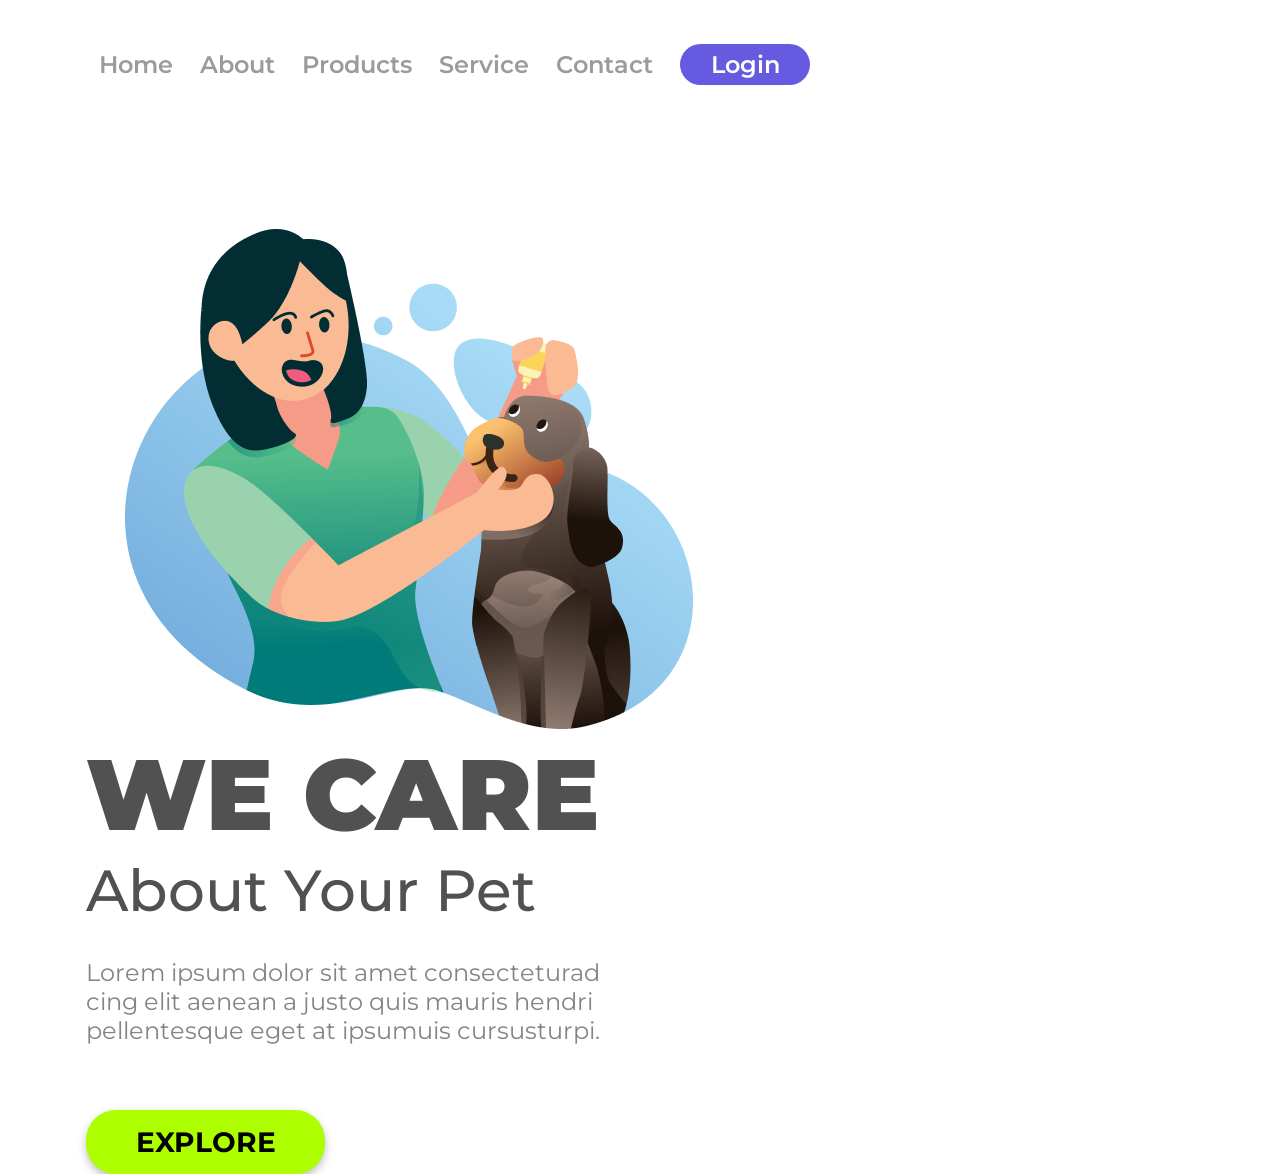
==== Index.html @ deef391d "Primeiro commit - Desafio DevClub" ====
<!DOCTYPE html>
<html lang="en">

<head>
    <meta charset="UTF-8">
    <meta name="viewport" content="width=device-width, initial-scale=1.0">
    <title>DesafioMobile</title>
    <link rel="stylesheet" href="./Style.css">
    <link rel="preconnect" href="https://fonts.googleapis.com">
    <link rel="preconnect" href="https://fonts.gstatic.com" crossorigin>
    <link href="https://fonts.googleapis.com/css2?family=Montserrat:wght@100..900&display=swap" rel="stylesheet">
</head>

<body>
    <div>
        <header>
            <a class="link-header">Home</a>
            <a class="link-header">About</a>
            <a class="link-header">Products</a>
            <a class="link-header">Service</a>
            <a class="link-header">Contact</a>

            <button class="button-header">Login</button>
        </header>

        <main>
            <Img src="./assents/Illustration 2.png" alt="Foto-desafioMobile" class="logo-image">
            <section>
                <h1>WE CARE</h1>
                <h2>About Your Pet</h2>
                <p>Lorem ipsum dolor sit amet consecteturad
                    cing elit aenean a justo quis mauris hendri
                    pellentesque eget at ipsumuis cursusturpi.</p>
                <button class="button-low">EXPLORE</button>
            </section>

        </main>
    </div>

</body>

</html>
---- Style.css ----
* {
    margin: 0;
    padding: 0;
    box-sizing: border-box;
    font-family: "Montserrat", sans-serif;
}

.link-header {
    font-weight: 600;
    font-size: 24px;
    line-height: 29px;
    color: #989D9C;
    cursor: pointer;
    margin-left: 23px;
}

.button-header {
    font-weight: 600;
    font-size: 24px;
    line-height: 29px;
    color: #FFFFFF;
    background: #665AE1;
    border-radius: 20.5px;
    cursor: pointer;
    border: none;
    width: 130px;
    height: 41px;
    margin-left: 23px;
}

h1 {
    font-weight: 900;
    font-size: 100px;
    line-height: 122px;
    color: #515151;
}

h2 {

    font-weight: 500;
    font-size: 58px;
    line-height: 71px;
    color: #515151;
}

p {
    font-weight: 400;
    font-size: 24px;
    line-height: 29px;
    color: #848484;
    width: 515px;
    margin-top: 32px;
    margin-bottom: 65px;
}

.button-low {
    font-weight: 700;
    font-size: 28px;
    line-height: 34px;
    color: #000000;
    background: #ADFF00;
    border-radius: 30px;
    cursor: pointer;
    border: none;
    width: 239px;
    height: 64px;
    filter: drop-shadow(0px 4px 4px rgba(0, 0, 0, 0.25));

}

button:hover {
    opacity: 0.8;
}

button:active {
    opacity: .5;
}

a:hover {
    opacity: .5;
}

header {
    margin: 44px 0px 144px 76px;
}

.logo-image {
    width: 568px;
    height: 500px;
    margin-left: 125px;
    display: inline-block
}

section {
    display: inline-block;
    margin-left: 86px;
}

@media screen and (max-width:850px) {

    header {
        display: none;
    }

    section {
        width: 100%;
        height: 50%;
        padding: 0;
        margin: 0;
    }

    img {
        width: 354px;
        height: 317px;
        margin: 22px 14px 0px 14px;
     }

    h1 {
        font-weight: 900px;
        font-size: 50px;
        width: auto;
        margin: 0 63px 0 64px;
        text-align: center;
    }

    h2 {
        font-weight: 500;
        font-size: 30px;
        width: auto;
        text-align: center;
        margin: 7px 79px 0 79px;
    }

    p {
        display: none;
    }

    .button-low {
        margin: 0 auto;
        display: block
    }
}
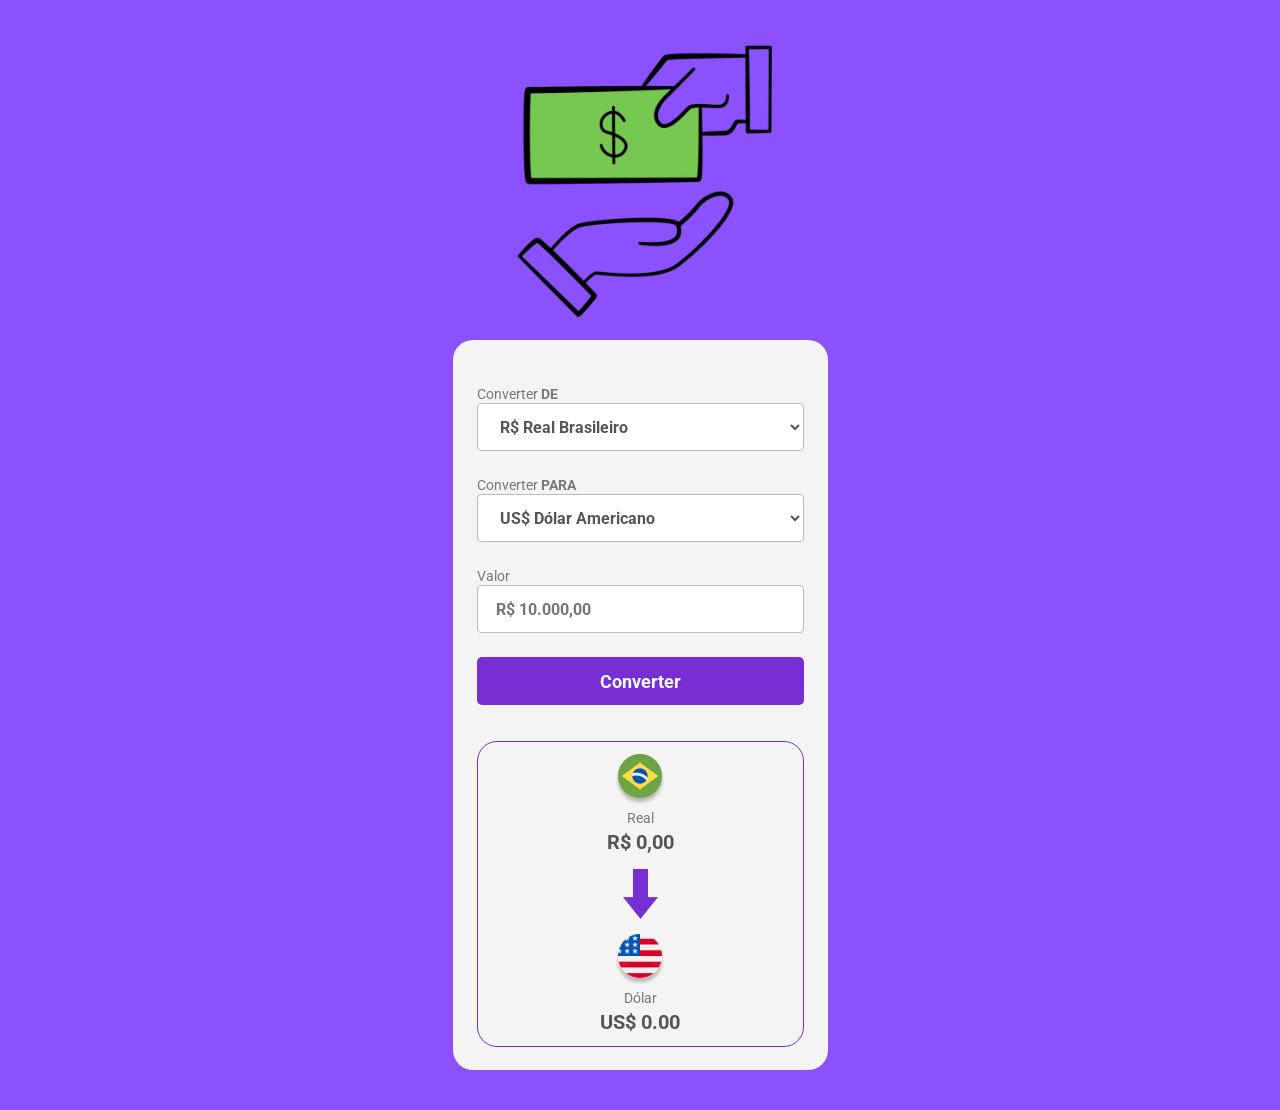
==== commit 1f151224: "projeto conversor de moedas em execução" ====
--- a/Index.html
+++ b/Index.html
@@ -1,41 +1,60 @@
 <!DOCTYPE html>
-<html lang="en">
+<html lang="pt-br">
 
 <head>
     <meta charset="UTF-8">
     <meta name="viewport" content="width=device-width, initial-scale=1.0">
-    <title>DesafioMobile</title>
-    <link rel="stylesheet" href="./Style.css">
+    <title>Convert Money</title>
+    <link rel="stylesheet" href="./Style.css" />
     <link rel="preconnect" href="https://fonts.googleapis.com">
     <link rel="preconnect" href="https://fonts.gstatic.com" crossorigin>
-    <link href="https://fonts.googleapis.com/css2?family=Montserrat:wght@100..900&display=swap" rel="stylesheet">
+    <link href="https://fonts.googleapis.com/css2?family=Roboto:wght@100..900&display=swap" rel="stylesheet">
 </head>
 
 <body>
-    <div>
-        <header>
-            <a class="link-header">Home</a>
-            <a class="link-header">About</a>
-            <a class="link-header">Products</a>
-            <a class="link-header">Service</a>
-            <a class="link-header">Contact</a>
+    <img class="logo" src="./assents/logo.gif" alt="gif-logo-convert-money" />
 
-            <button class="button-header">Login</button>
-        </header>
+    <main>
+        <label>
+            Converter <b>DE</b>
+            <select>
+                <option>R$ Real Brasileiro</option>
+            </select>
+        </label>
 
-        <main>
-            <Img src="./assents/Illustration 2.png" alt="Foto-desafioMobile" class="logo-image">
-            <section>
-                <h1>WE CARE</h1>
-                <h2>About Your Pet</h2>
-                <p>Lorem ipsum dolor sit amet consecteturad
-                    cing elit aenean a justo quis mauris hendri
-                    pellentesque eget at ipsumuis cursusturpi.</p>
-                <button class="button-low">EXPLORE</button>
-            </section>
+        <label>
+            Converter <b>PARA</b>
+            <select>
+                <option>US$ Dólar Americano</option>
+                <option>€ Euro</option>
+            </select>
+        </label>
 
-        </main>
-    </div>
+        <label>
+            Valor
+            <input placeholder="R$ 10.000,00" />
+        </label>
+
+        <button>Converter</button>
+
+        <section>
+            <div class="currency-box">
+                <img src="./assents/Real.png" alt="logo-real-brasileiro" />
+                <p class="currency" > Real </p>
+                <p class="currency-value" >R$ 0,00</p>
+
+            </div>
+
+            <img class="arrow-img" src="./assents/Arrow.png" alt="logo-seta-conversao">
+
+            <div class="currency-box">
+                <img src="./assents/dolar.png" alt="logo-dolar-americano" />
+                <p class="currency"> Dólar </p>
+                <p class="currency-value">US$ 0.00</p>
+            </div>
+           
+        </section>
+    </main>
 
 </body>
 
--- a/Style.css
+++ b/Style.css
@@ -1,71 +1,65 @@
 * {
+    font-family: "Roboto", sans-serif;
     margin: 0;
     padding: 0;
     box-sizing: border-box;
-    font-family: "Montserrat", sans-serif;
+    outline: none;
 }
 
-.link-header {
-    font-weight: 600;
-    font-size: 24px;
-    line-height: 29px;
-    color: #989D9C;
-    cursor: pointer;
-    margin-left: 23px;
+body {
+    background-color: #8A51FC;
 }
 
-.button-header {
-    font-weight: 600;
-    font-size: 24px;
-    line-height: 29px;
-    color: #FFFFFF;
-    background: #665AE1;
-    border-radius: 20.5px;
-    cursor: pointer;
-    border: none;
-    width: 130px;
-    height: 41px;
-    margin-left: 23px;
+.logo {
+    width: 300px;
+    margin: 20px auto;
+    display: block;
 }
 
-h1 {
-    font-weight: 900;
-    font-size: 100px;
-    line-height: 122px;
-    color: #515151;
+main {
+    width: 375px;
+    border-radius: 20px;
+    background: #F4F4F4;
+    margin: 0 auto 40px;
+    padding: 44px 24px 23px;
 }
 
-h2 {
+label {
+    color: #777777;
+    font-size: 14px;
+    font-weight: 400;
 
-    font-weight: 500;
-    font-size: 58px;
-    line-height: 71px;
-    color: #515151;
 }
 
-p {
-    font-weight: 400;
-    font-size: 24px;
-    line-height: 29px;
-    color: #848484;
-    width: 515px;
-    margin-top: 32px;
-    margin-bottom: 65px;
+select,
+input {
+    background: #FFFFFF;
+    border: 1px solid #BBBBBB;
+    border-radius: 4px;
+    height: 48px;
+    width: 100%;
+    margin-bottom: 24px;
+    padding-left: 18px;
+    font-size: 16px;
+    font-weight: 700;
+    color: #555555;
+    cursor: pointer;
 }
 
-.button-low {
+input {
+    cursor: text;
+}
+
+button {
+    background: #772FD3;
+    border-radius: 5px;
+    width: 100%;
+    height: 48px;
+    border: none;
+    cursor: pointer;
+    color: #FFFFFF;
     font-weight: 700;
-    font-size: 28px;
-    line-height: 34px;
-    color: #000000;
-    background: #ADFF00;
-    border-radius: 30px;
-    cursor: pointer;
-    border: none;
-    width: 239px;
-    height: 64px;
-    filter: drop-shadow(0px 4px 4px rgba(0, 0, 0, 0.25));
-
+    font-size: 18px;
 }
 
 button:hover {
@@ -73,70 +67,38 @@
 }
 
 button:active {
-    opacity: .5;
-}
-
-a:hover {
-    opacity: .5;
-}
-
-header {
-    margin: 44px 0px 144px 76px;
-}
-
-.logo-image {
-    width: 568px;
-    height: 500px;
-    margin-left: 125px;
-    display: inline-block
+    opacity: 0.6;
 }
 
 section {
-    display: inline-block;
-    margin-left: 86px;
+    border: 1px solid #772FD3;
+    border-radius: 20px;
+    margin-top: 36px;
+    padding: 12px;
+
+    display: flex;
+    flex-direction: column;
+    align-items: center;
 }
 
-@media screen and (max-width:850px) {
+.arrow-img {
+    margin: 15px 0;
+}
 
-    header {
-        display: none;
-    }
+.currency-box {
+    display: flex;
+    flex-direction: column;
+    align-items: center;
+    gap: 4px;
+}
 
-    section {
-        width: 100%;
-        height: 50%;
-        padding: 0;
-        margin: 0;
-    }
+.currency-value {
+    color: #555555;
+    font-weight: 700;
+    font-size: 20px;
+}
 
-    img {
-        width: 354px;
-        height: 317px;
-        margin: 22px 14px 0px 14px;
-     }
-
-    h1 {
-        font-weight: 900px;
-        font-size: 50px;
-        width: auto;
-        margin: 0 63px 0 64px;
-        text-align: center;
-    }
-
-    h2 {
-        font-weight: 500;
-        font-size: 30px;
-        width: auto;
-        text-align: center;
-        margin: 7px 79px 0 79px;
-    }
-
-    p {
-        display: none;
-    }
-
-    .button-low {
-        margin: 0 auto;
-        display: block
-    }
+.currency {
+    color: #777777;
+    font-size: 14px;
 }
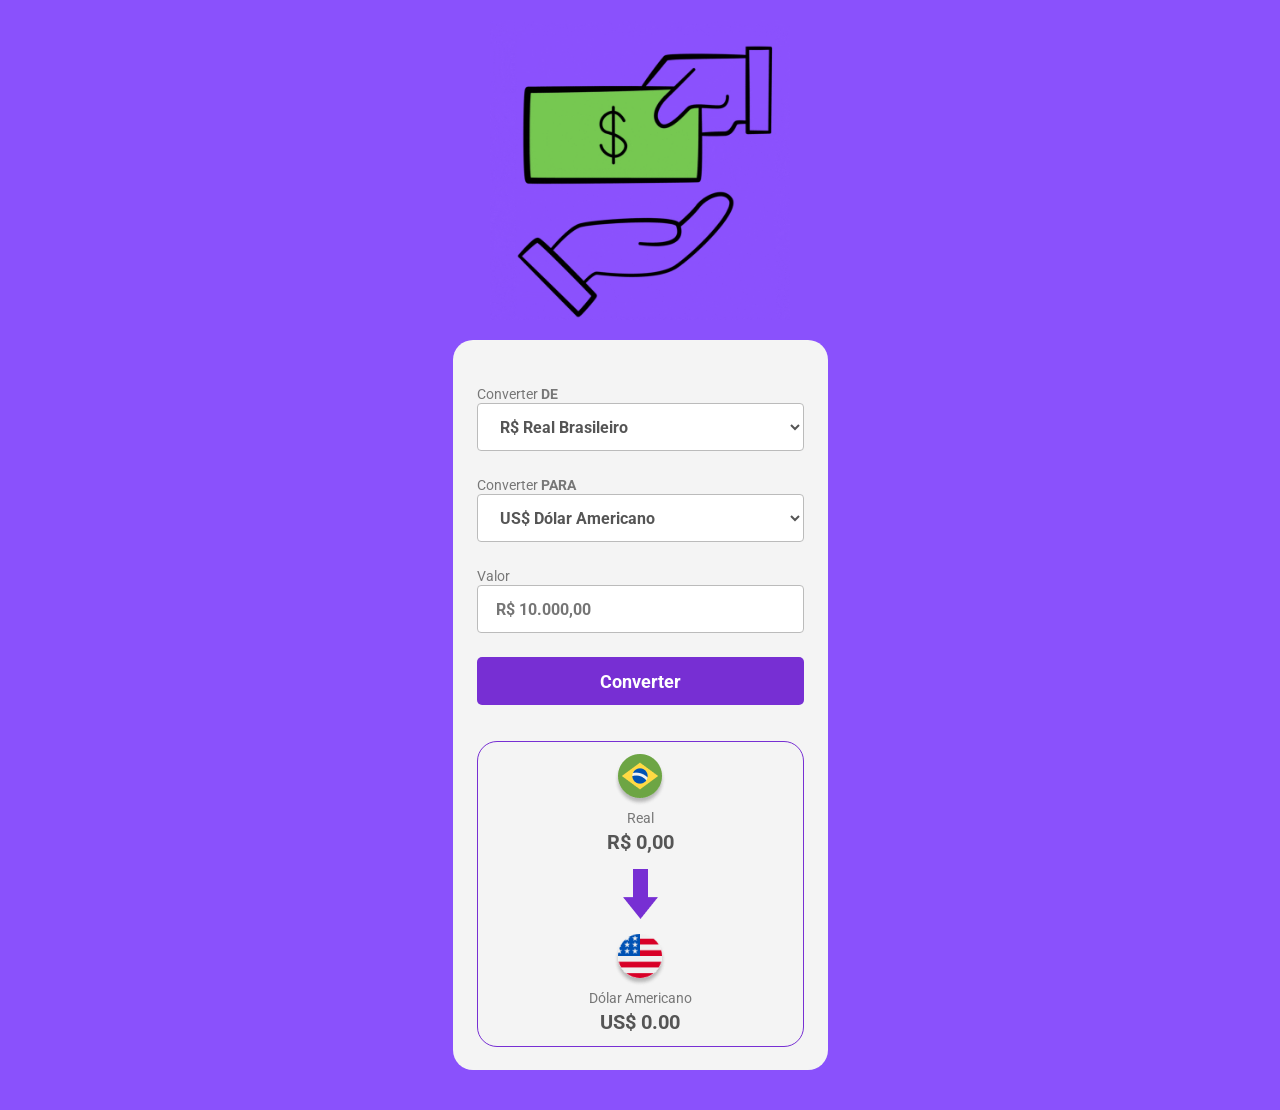
==== commit f6a03872: "novas moedas acrescentadas" ====
--- a/Index.html
+++ b/Index.html
@@ -5,6 +5,7 @@
     <meta charset="UTF-8">
     <meta name="viewport" content="width=device-width, initial-scale=1.0">
     <title>Convert Money</title>
+    <script src="./Scripts.js" defer></script>
     <link rel="stylesheet" href="./Style.css" />
     <link rel="preconnect" href="https://fonts.googleapis.com">
     <link rel="preconnect" href="https://fonts.gstatic.com" crossorigin>
@@ -24,35 +25,37 @@
 
         <label>
             Converter <b>PARA</b>
-            <select>
-                <option>US$ Dólar Americano</option>
-                <option>€ Euro</option>
+            <select class="currency-select">
+                <option value="dolar">US$ Dólar Americano</option>
+                <option value="euro">€ Euro</option>
+                <option value="libra">£ Libra Esterlina</option>
+                <option value="bitcoin">₿ Bitcoin</option>
             </select>
         </label>
 
         <label>
             Valor
-            <input placeholder="R$ 10.000,00" />
+            <input class="input-currency" placeholder="R$ 10.000,00" />
         </label>
 
-        <button>Converter</button>
+        <button class="convert-button">Converter</button>
 
         <section>
             <div class="currency-box">
                 <img src="./assents/Real.png" alt="logo-real-brasileiro" />
-                <p class="currency" > Real </p>
-                <p class="currency-value" >R$ 0,00</p>
+                <p class="currency"> Real </p>
+                <p class="currency-value-to-convert">R$ 0,00</p>
 
             </div>
 
             <img class="arrow-img" src="./assents/Arrow.png" alt="logo-seta-conversao">
 
             <div class="currency-box">
-                <img src="./assents/dolar.png" alt="logo-dolar-americano" />
-                <p class="currency"> Dólar </p>
+                <img class="currency-img" src ="./assents/dolar.png" alt="logo-dolar-americano" />
+                <p class="currency" id="currency-name"> Dólar Americano </p>
                 <p class="currency-value">US$ 0.00</p>
             </div>
-           
+
         </section>
     </main>
 
--- a/Style.css
+++ b/Style.css
@@ -92,7 +92,7 @@
     gap: 4px;
 }
 
-.currency-value {
+.currency-value, .currency-value-to-convert {
     color: #555555;
     font-weight: 700;
     font-size: 20px;
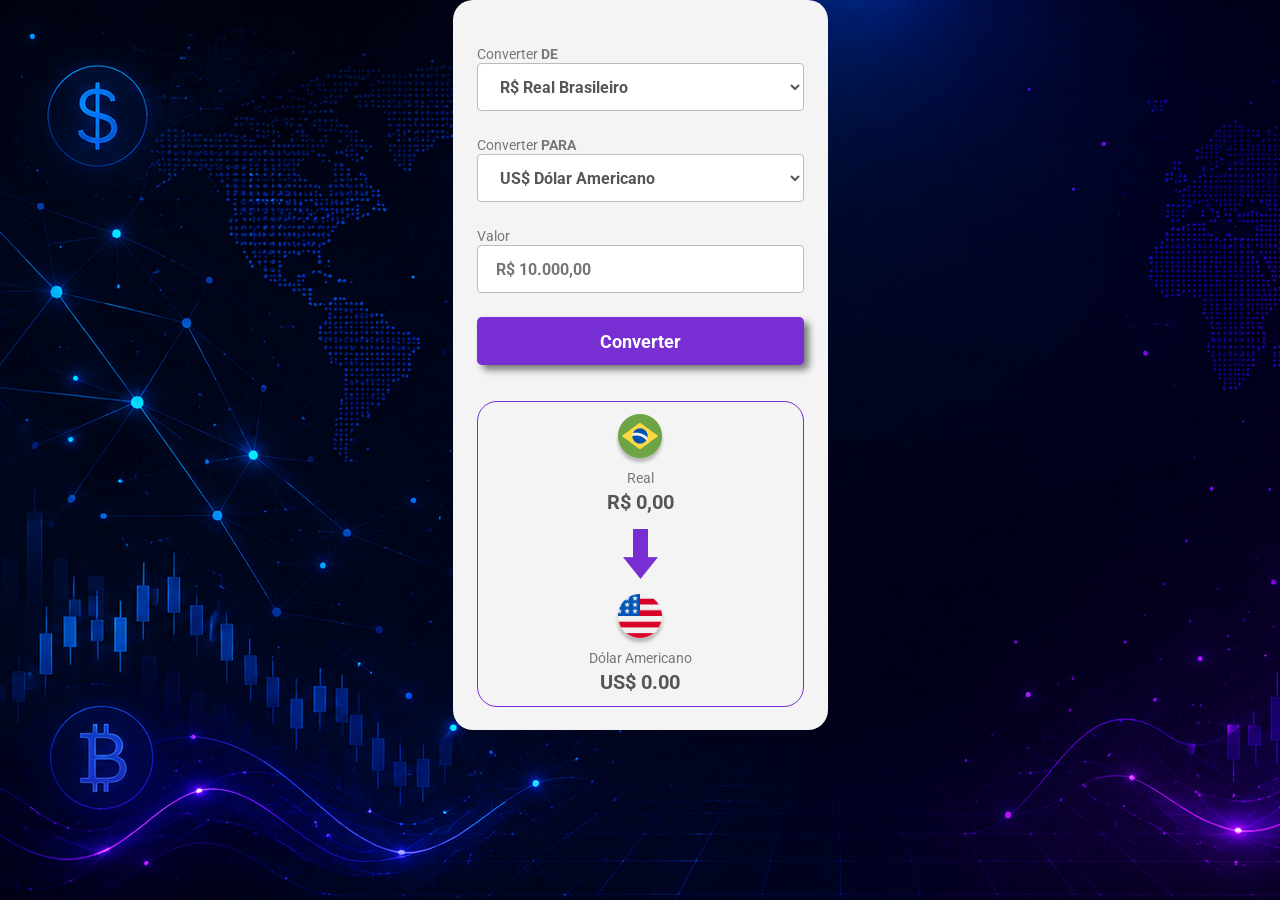
==== commit 8f6ecae0: "alteração do background" ====
--- a/Index.html
+++ b/Index.html
@@ -13,8 +13,6 @@
 </head>
 
 <body>
-    <img class="logo" src="./assents/logo.gif" alt="gif-logo-convert-money" />
-
     <main>
         <label>
             Converter <b>DE</b>
@@ -51,7 +49,7 @@
             <img class="arrow-img" src="./assents/Arrow.png" alt="logo-seta-conversao">
 
             <div class="currency-box">
-                <img class="currency-img" src ="./assents/dolar.png" alt="logo-dolar-americano" />
+                <img class="currency-img" src="./assents/dolar.png" alt="logo-dolar-americano" />
                 <p class="currency" id="currency-name"> Dólar Americano </p>
                 <p class="currency-value">US$ 0.00</p>
             </div>
--- a/Style.css
+++ b/Style.css
@@ -7,13 +7,7 @@
 }
 
 body {
-    background-color: #8A51FC;
-}
-
-.logo {
-    width: 300px;
-    margin: 20px auto;
-    display: block;
+    background-image: url(./assents/background.png);
 }
 
 main {
@@ -60,6 +54,7 @@
     color: #FFFFFF;
     font-weight: 700;
     font-size: 18px;
+    box-shadow: 5px 5px 7px rgba(0, 0, 0, 0.5);
 }
 
 button:hover {
@@ -92,7 +87,8 @@
     gap: 4px;
 }
 
-.currency-value, .currency-value-to-convert {
+.currency-value,
+.currency-value-to-convert {
     color: #555555;
     font-weight: 700;
     font-size: 20px;
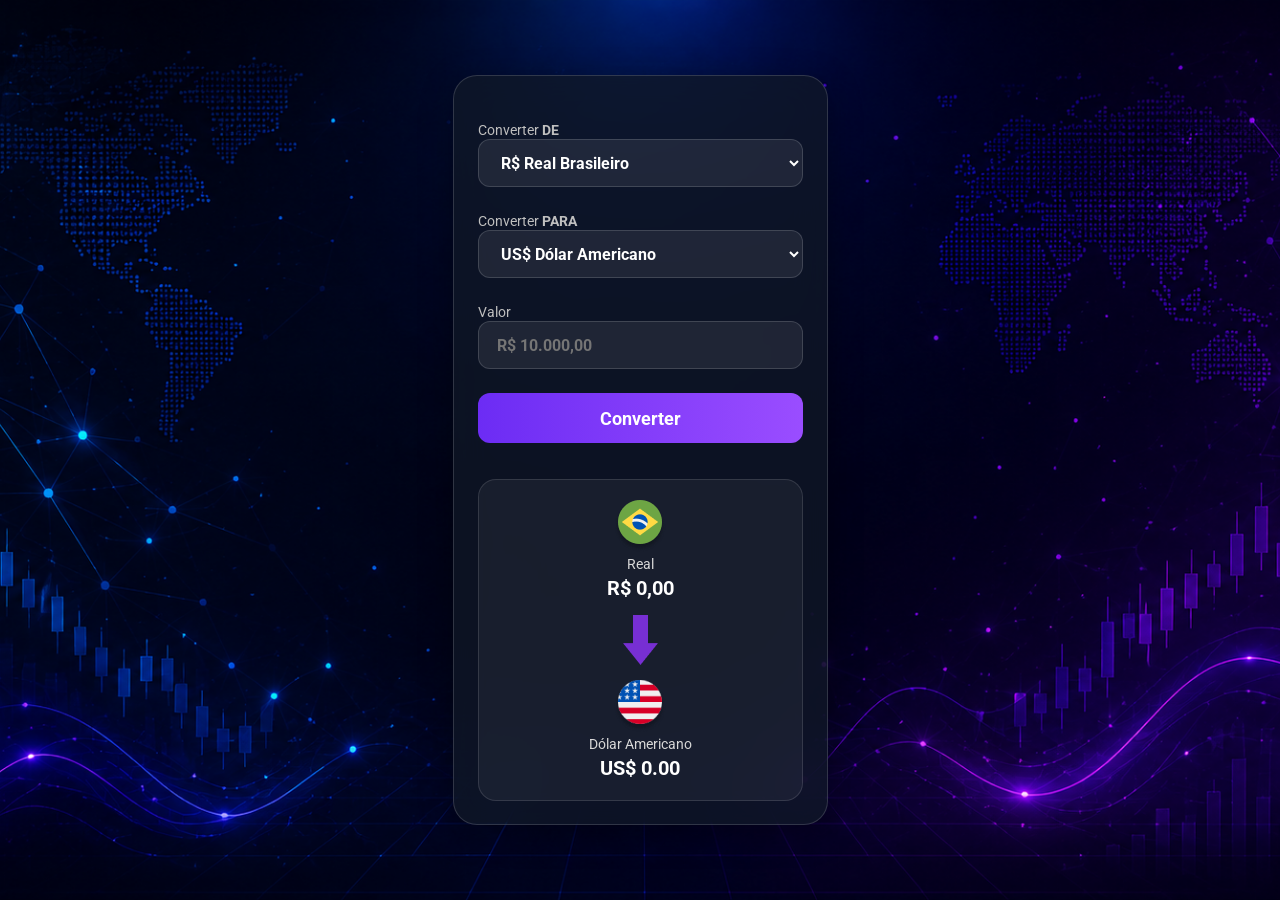
==== commit 87e6e599: "troca de letra do arquivo" ====
--- a/Index.html
+++ b/Index.html
@@ -4,7 +4,7 @@
 <head>
     <meta charset="UTF-8">
     <meta name="viewport" content="width=device-width, initial-scale=1.0">
-    <title>Convert Money</title>
+    <title>Convert money</title>
     <script src="./Scripts.js" defer></script>
     <link rel="stylesheet" href="./Style.css" />
     <link rel="preconnect" href="https://fonts.googleapis.com">
--- a/Style.css
+++ b/Style.css
@@ -8,18 +8,34 @@
 
 body {
     background-image: url(./assents/background.png);
+    background-size: cover;
+    background-position: center;
+    background-repeat: no-repeat;
+    background-attachment: fixed;
+    min-height: 100vh;
+    display: flex;
+    justify-content: center;
+    align-items: center;
+    padding: 20px;
 }
 
 main {
-    width: 375px;
-    border-radius: 20px;
-    background: #F4F4F4;
-    margin: 0 auto 40px;
+    margin: 0;
+    width: 100%;
+    max-width: 375px;
+    background: rgba(17, 25, 40, 0.72);
+    border: 1px solid rgba(255, 255, 255, .15);
+    border-radius: 24px;
+    backdrop-filter: blur(18px);
+    -webkit-backdrop-filter: blur(18px);
     padding: 44px 24px 23px;
+    box-shadow:
+        0 8px 32px rgba(0, 0, 0, .35);
+    transition: .3s;
 }
 
 label {
-    color: #777777;
+    color: #BFBFBF;
     font-size: 14px;
     font-weight: 400;
 
@@ -27,50 +43,70 @@
 
 select,
 input {
-    background: #FFFFFF;
-    border: 1px solid #BBBBBB;
-    border-radius: 4px;
+    background: rgba(255, 255, 255, .08);
+    border: 1px solid rgba(255, 255, 255, .15);
+    border-radius: 12px;
     height: 48px;
     width: 100%;
     margin-bottom: 24px;
     padding-left: 18px;
     font-size: 16px;
     font-weight: 700;
-    color: #555555;
+    color: #FFFFFF;
     cursor: pointer;
+    outline: none;
+    transition: .3s;
 }
 
 input {
     cursor: text;
+
+    input:focus,
+    select:focus {
+
+        border-color: #8A4DFF;
+        box-shadow:
+            0 0 12px rgba(138, 77, 255, .5);
+    }
 }
 
 button {
-    background: #772FD3;
-    border-radius: 5px;
+
+    background: linear-gradient(90deg,
+            #6C2CF4,
+            #9A4DFF);
+    border-radius: 12px;
     width: 100%;
-    height: 48px;
+    height: 50px;
     border: none;
     cursor: pointer;
     color: #FFFFFF;
-    font-weight: 700;
+    font-weight: bold;
     font-size: 18px;
-    box-shadow: 5px 5px 7px rgba(0, 0, 0, 0.5);
+    transition: .3s;
 }
 
 button:hover {
-    opacity: 0.8;
+    button:hover {
+
+        transform: translateY(-3px);
+
+        box-shadow:
+            0 0 30px rgba(140, 90, 255, .7);
+
+    }
 }
 
 button:active {
-    opacity: 0.6;
+    transform: scale(.98);
 }
 
 section {
-    border: 1px solid #772FD3;
-    border-radius: 20px;
+    background: rgba(255, 255, 255, .05);
+    border: 1px solid rgba(255, 255, 255, .12);
+    border-radius: 18px;
     margin-top: 36px;
-    padding: 12px;
-
+    padding: 20px;
     display: flex;
     flex-direction: column;
     align-items: center;
@@ -89,12 +125,42 @@
 
 .currency-value,
 .currency-value-to-convert {
-    color: #555555;
+    color: #FFFFFF;
     font-weight: 700;
     font-size: 20px;
 }
 
 .currency {
-    color: #777777;
+    color: #D8D8D8;
     font-size: 14px;
+}
+
+.currency-select option {
+    background-color: #1f2937;
+    color: white;
+}
+
+@media (max-width:480px) {
+
+    main {
+
+        max-width: 100%;
+
+        padding: 30px 18px;
+
+    }
+
+    button {
+
+        font-size: 16px;
+
+    }
+
+    .currency-value,
+    .currency-value-to-convert {
+
+        font-size: 18px;
+
+    }
+
 }
